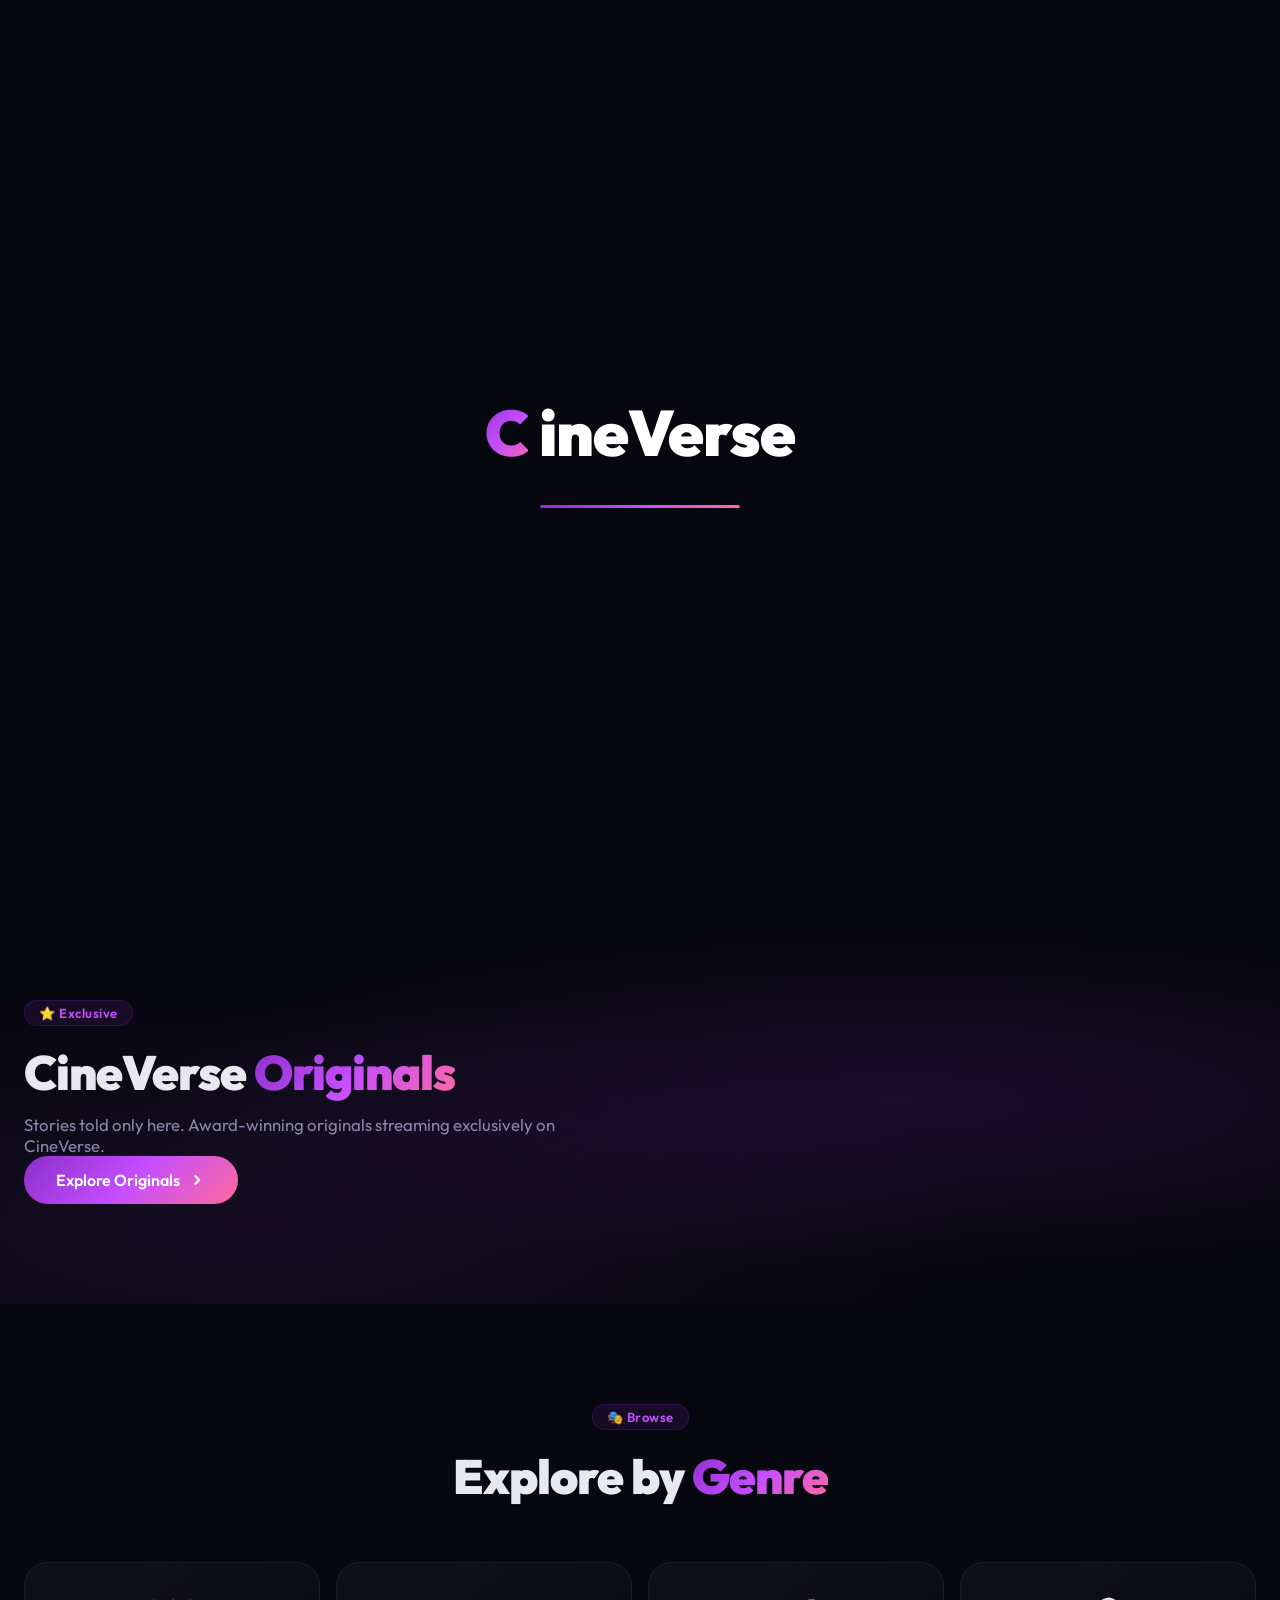
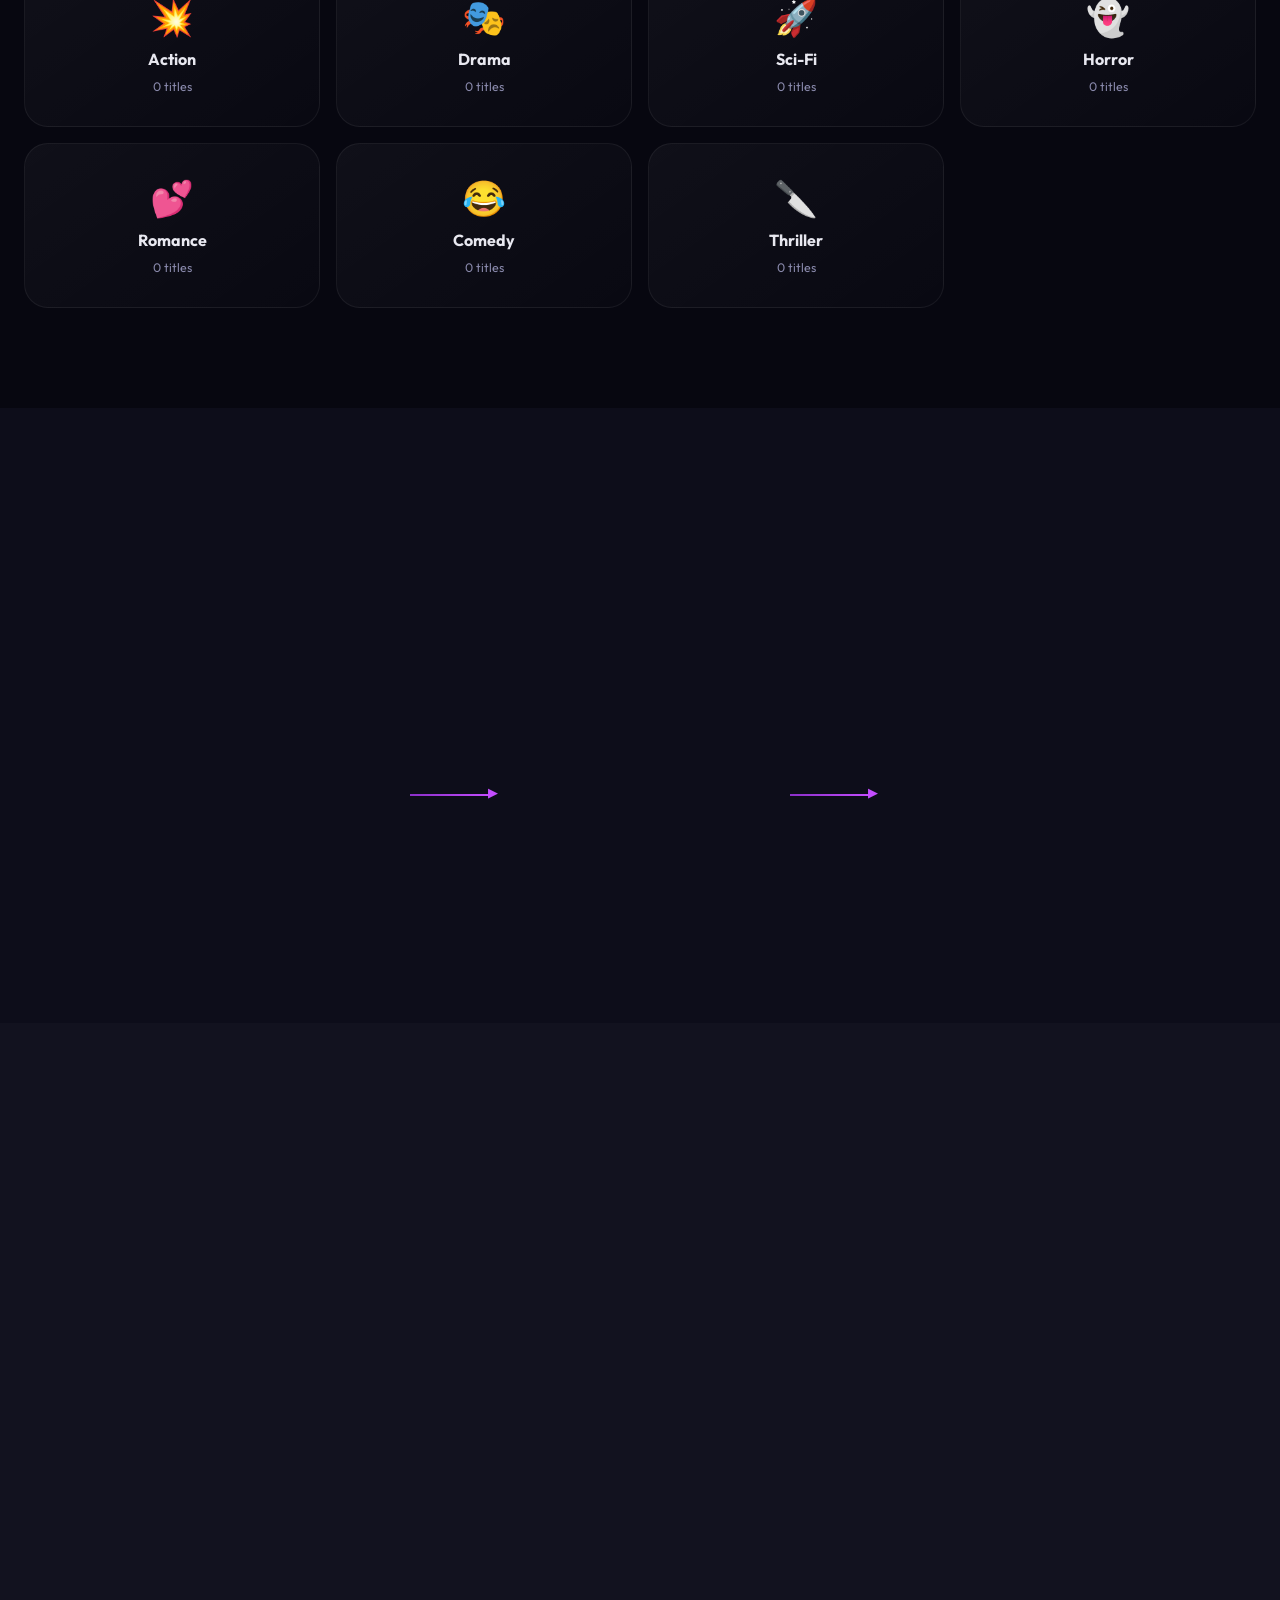
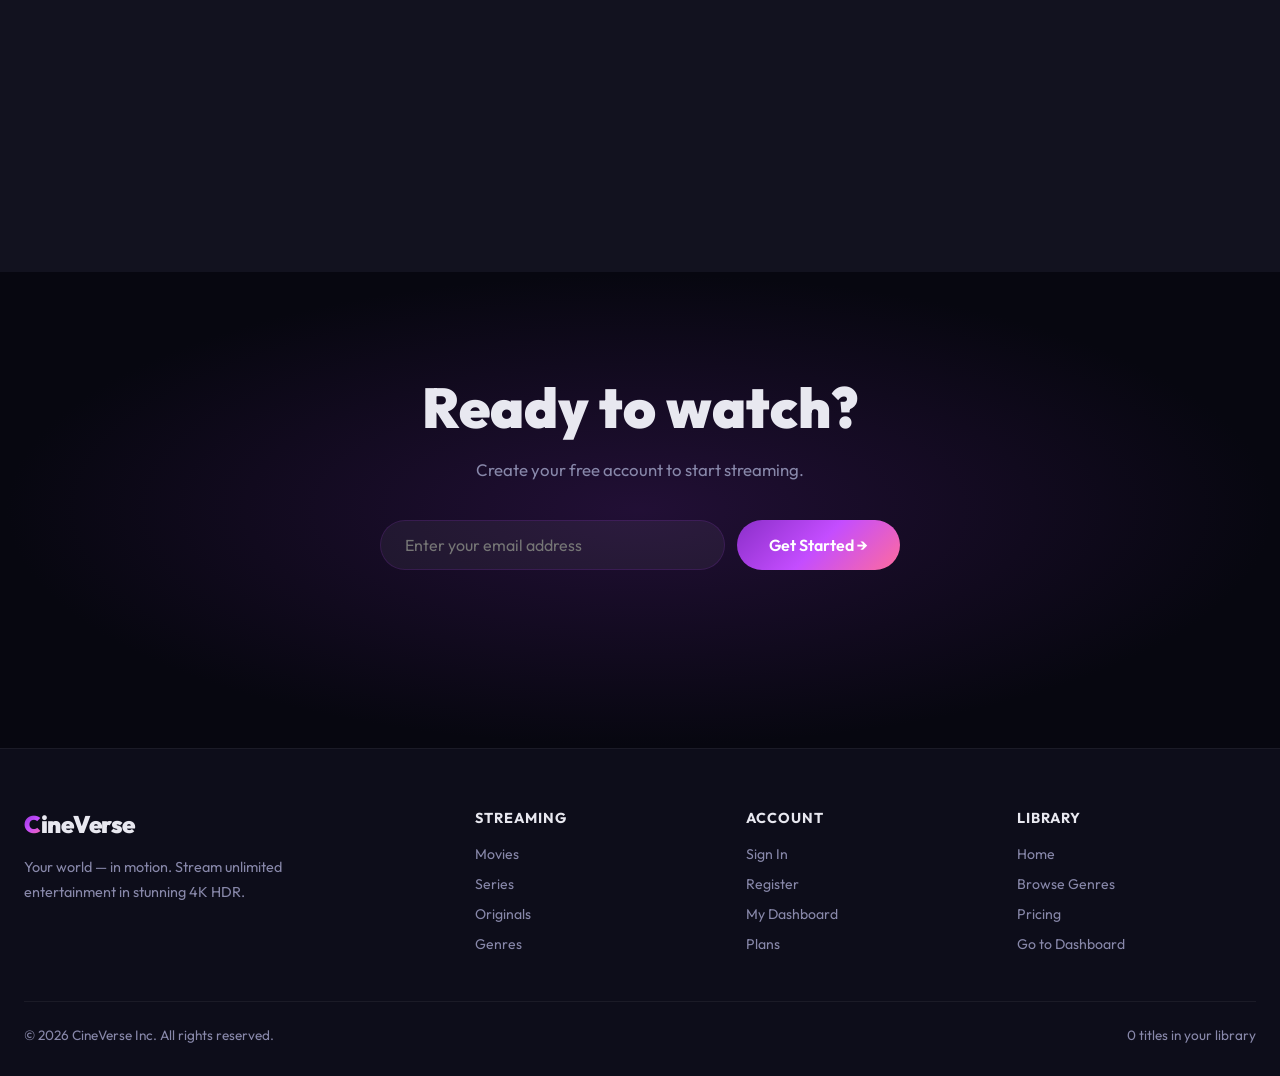
==== index.html @ c6f57202 "Add all project files" ====
<!DOCTYPE html>
<html lang="en">
<head>
  <meta charset="UTF-8" />
  <meta name="viewport" content="width=device-width, initial-scale=1.0" />
  <meta name="description" content="CineVerse – Stream thousands of movies, series, and exclusive originals in stunning 4K. Your ultimate cinematic experience." />
  <title>CineVerse – Stream Movies & Series</title>
  <link rel="preconnect" href="https://fonts.googleapis.com" />
  <link rel="preconnect" href="https://fonts.gstatic.com" crossorigin />
  <link href="https://fonts.googleapis.com/css2?family=Outfit:wght@300;400;500;600;700;900&family=Playfair+Display:ital,wght@0,700;1,400&display=swap" rel="stylesheet" />
  <link rel="stylesheet" href="css/style.css" />
</head>
<body>

  <!-- ===== LOADING SCREEN ===== -->
  <div id="loader" class="loader">
    <div class="loader-logo">
      <span class="loader-c">C</span>
      <span class="loader-text">ineVerse</span>
    </div>
    <div class="loader-bar"><div class="loader-progress"></div></div>
  </div>

  <!-- ===== NAVBAR ===== -->
  <nav id="navbar" class="navbar">
    <div class="nav-container">
      <a href="#" class="nav-logo" id="nav-logo-link">
        <span class="logo-c">C</span>ineVerse
      </a>
      <ul class="nav-links" id="nav-links">
        <li><a href="#home" class="nav-link active">Home</a></li>
        <li><a href="pages/movies.html" class="nav-link">Movies</a></li>
        <li><a href="pages/series.html" class="nav-link">Series</a></li>
        <li><a href="pages/originals.html" class="nav-link">Originals</a></li>
        <li><a href="pages/genres.html" class="nav-link">Genres</a></li>
        <li><a href="pages/pricing.html" class="nav-link">Pricing</a></li>
      </ul>
      <div class="nav-actions">
        <button class="btn-search" id="search-toggle" aria-label="Search">
          <svg xmlns="http://www.w3.org/2000/svg" width="20" height="20" viewBox="0 0 24 24" fill="none" stroke="currentColor" stroke-width="2"><circle cx="11" cy="11" r="8"/><path d="m21 21-4.35-4.35"/></svg>
        </button>
        <a href="pages/login.html" class="btn-nav btn-sign-in" id="sign-in-btn">Sign In</a>
        <a href="pages/register.html" class="btn-nav btn-start" id="start-btn">Get Started</a>
        <button class="hamburger" id="hamburger" aria-label="Menu">
          <span></span><span></span><span></span>
        </button>
      </div>
    </div>
    <!-- Search Overlay -->
    <div class="search-overlay" id="search-overlay">
      <input type="text" id="search-input" class="search-input" placeholder="Search your uploaded titles…" autocomplete="off" />
      <button class="search-close" id="search-close" aria-label="Close">✕</button>
      <div id="search-results" class="search-results"></div>
    </div>
  </nav>

  <!-- ===== PROMOTED SPOTLIGHT (auto-hides when nothing promoted) ===== -->
  <div id="promoted-spotlight"></div>

  <!-- ===== HERO SECTION ===== -->
  <section id="home" class="hero">
    <div class="hero-bg">
      <img src="assets/hero_banner.png" alt="CineVerse Hero" class="hero-img" />
      <div class="hero-overlay"></div>
      <div class="hero-particles" id="particles"></div>
    </div>
    <div class="hero-content">
      <div class="hero-badge">
        <span class="badge-dot"></span> Now Streaming
      </div>
      <h1 class="hero-title">
        <span class="title-line">Unlimited</span>
        <span class="title-line gradient-text">Cinematic</span>
        <span class="title-line">Experience</span>
      </h1>
      <p class="hero-desc" id="hero-desc">
        Your personal streaming library — movies, series, and originals, all in one place. Upload from the admin panel and watch anywhere.
      </p>
      <div class="hero-cta">
        <a href="pages/register.html" class="btn-primary" id="hero-cta-btn">
          <span>Start Watching Free</span>
          <svg xmlns="http://www.w3.org/2000/svg" width="18" height="18" viewBox="0 0 24 24" fill="none" stroke="currentColor" stroke-width="2.5"><path d="m9 18 6-6-6-6"/></svg>
        </a>
        <button class="btn-trailer" id="trailer-btn">
          <div class="play-icon">
            <svg xmlns="http://www.w3.org/2000/svg" viewBox="0 0 24 24" fill="currentColor" width="16" height="16"><path d="M8 5v14l11-7z"/></svg>
          </div>
          Watch Trailer
        </button>
      </div>
      <div class="hero-stats">
        <div class="stat-item">
          <span class="stat-num" id="stat-movies" data-source="Movies">0</span>
          <span class="stat-label">Movies</span>
        </div>
        <div class="stat-divider"></div>
        <div class="stat-item">
          <span class="stat-num" id="stat-series" data-source="Series">0</span>
          <span class="stat-label">Series</span>
        </div>
        <div class="stat-divider"></div>
        <div class="stat-item">
          <span class="stat-num" id="stat-originals" data-source="Originals">0</span>
          <span class="stat-label">Originals</span>
        </div>
      </div>
    </div>
    <div class="hero-scroll-indicator">
      <div class="scroll-dot"></div>
      <span>Scroll to Explore</span>
    </div>
  </section>

  <!-- ===== ORIGINALS BANNER ===== -->
  <section id="originals" class="originals-section section">
    <div class="originals-bg"></div>
    <div class="container originals-content">
      <div class="originals-text">
        <div class="section-tag">⭐ Exclusive</div>
        <h2 class="section-title">CineVerse <span class="gradient-text">Originals</span></h2>
        <p class="section-sub">Stories told only here. Award-winning originals streaming exclusively on CineVerse.</p>
        <a href="pages/originals.html" class="btn-primary" id="explore-originals-btn">
          <span>Explore Originals</span>
          <svg xmlns="http://www.w3.org/2000/svg" width="18" height="18" viewBox="0 0 24 24" fill="none" stroke="currentColor" stroke-width="2.5"><path d="m9 18 6-6-6-6"/></svg>
        </a>
      </div>
      <div class="originals-cards" id="originals-cards"></div>
    </div>
  </section>

  <!-- ===== GENRES ===== -->
  <section id="genres" class="section genres-section">
    <div class="container">
      <div class="section-header">
        <div class="section-tag">🎭 Browse</div>
        <h2 class="section-title">Explore by <span class="gradient-text">Genre</span></h2>
      </div>
      <div class="genres-grid" id="genres-grid">
        <a href="pages/genres.html?genre=Action" class="genre-card genre-action" data-genre="Action">
          <div class="genre-icon">💥</div>
          <h3>Action</h3>
          <span class="genre-count">0 titles</span>
        </a>
        <a href="pages/genres.html?genre=Drama" class="genre-card genre-drama" data-genre="Drama">
          <div class="genre-icon">🎭</div>
          <h3>Drama</h3>
          <span class="genre-count">0 titles</span>
        </a>
        <a href="pages/genres.html?genre=Sci-Fi" class="genre-card genre-scifi" data-genre="Sci-Fi">
          <div class="genre-icon">🚀</div>
          <h3>Sci-Fi</h3>
          <span class="genre-count">0 titles</span>
        </a>
        <a href="pages/genres.html?genre=Horror" class="genre-card genre-horror" data-genre="Horror">
          <div class="genre-icon">👻</div>
          <h3>Horror</h3>
          <span class="genre-count">0 titles</span>
        </a>
        <a href="pages/genres.html?genre=Romance" class="genre-card genre-romance" data-genre="Romance">
          <div class="genre-icon">💕</div>
          <h3>Romance</h3>
          <span class="genre-count">0 titles</span>
        </a>
        <a href="pages/genres.html?genre=Comedy" class="genre-card genre-comedy" data-genre="Comedy">
          <div class="genre-icon">😂</div>
          <h3>Comedy</h3>
          <span class="genre-count">0 titles</span>
        </a>
        <a href="pages/genres.html?genre=Thriller" class="genre-card genre-thriller" data-genre="Thriller">
          <div class="genre-icon">🔪</div>
          <h3>Thriller</h3>
          <span class="genre-count">0 titles</span>
        </a>
        <a href="pages/genres.html?genre=Animation" class="genre-card genre-animation" data-genre="Animation">
          <div class="genre-icon">✨</div>
          <h3>Animation</h3>
          <span class="genre-count">0 titles</span>
        </a>
      </div>
    </div>
  </section>

  <!-- ===== HOW IT WORKS ===== -->
  <section class="section how-section">
    <div class="container">
      <div class="section-header">
        <div class="section-tag">🔰 How It Works</div>
        <h2 class="section-title">Start in <span class="gradient-text">3 Steps</span></h2>
      </div>
      <div class="steps-grid">
        <div class="step-card" data-step="1">
          <div class="step-num">01</div>
          <div class="step-icon">📝</div>
          <h3>Create Account</h3>
          <p>Register a free account — no credit card needed.</p>
        </div>
        <div class="step-connector"></div>
        <div class="step-card" data-step="2">
          <div class="step-num">02</div>
          <div class="step-icon">⬆️</div>
          <h3>Upload Your Titles</h3>
          <p>Add movies, series and originals from the admin panel. Files, YouTube, Drive or direct links.</p>
        </div>
        <div class="step-connector"></div>
        <div class="step-card" data-step="3">
          <div class="step-num">03</div>
          <div class="step-icon">▶️</div>
          <h3>Watch Anywhere</h3>
          <p>Stream your library from any browser — desktop, tablet, or phone.</p>
        </div>
      </div>
    </div>
  </section>

  <!-- ===== PRICING ===== -->
  <section id="pricing" class="section pricing-section">
    <div class="container">
      <div class="section-header">
        <div class="section-tag">💎 Plans</div>
        <h2 class="section-title">Choose Your <span class="gradient-text">Plan</span></h2>
        <p class="section-sub">Flexible pricing. Cancel anytime.</p>
      </div>
      <div class="pricing-grid">
        <div class="price-card" id="plan-basic">
          <div class="price-header">
            <h3>Basic</h3>
            <div class="price-amount">
              <span class="currency">$</span>
              <span class="amount">7</span>
              <span class="period">/mo</span>
            </div>
          </div>
          <ul class="price-features">
            <li>✓ HD Streaming</li>
            <li>✓ 1 Screen at a time</li>
            <li>✓ Full Library Access</li>
            <li>✓ Mobile & Tablet</li>
            <li class="disabled">✗ 4K Ultra HD</li>
            <li class="disabled">✗ Offline Downloads</li>
          </ul>
          <a href="pages/register.html?plan=basic" class="btn-outline plan-btn" id="choose-basic">Choose Basic</a>
        </div>

        <div class="price-card price-popular" id="plan-premium">
          <div class="popular-badge">Most Popular</div>
          <div class="price-header">
            <h3>Premium</h3>
            <div class="price-amount">
              <span class="currency">$</span>
              <span class="amount">14</span>
              <span class="period">/mo</span>
            </div>
          </div>
          <ul class="price-features">
            <li>✓ 4K Ultra HD</li>
            <li>✓ 4 Screens at once</li>
            <li>✓ Full Library Access</li>
            <li>✓ All Devices</li>
            <li>✓ Offline Downloads</li>
            <li>✓ Originals Access</li>
          </ul>
          <a href="pages/register.html?plan=premium" class="btn-primary plan-btn" id="choose-premium">Start Premium</a>
        </div>

        <div class="price-card" id="plan-family">
          <div class="price-header">
            <h3>Family</h3>
            <div class="price-amount">
              <span class="currency">$</span>
              <span class="amount">21</span>
              <span class="period">/mo</span>
            </div>
          </div>
          <ul class="price-features">
            <li>✓ Everything in Premium</li>
            <li>✓ 6 Screens at once</li>
            <li>✓ 6 User Profiles</li>
            <li>✓ Kids Mode</li>
            <li>✓ Parental Controls</li>
            <li>✓ Priority Support</li>
          </ul>
          <a href="pages/register.html?plan=family" class="btn-outline plan-btn" id="choose-family">Choose Family</a>
        </div>
      </div>
    </div>
  </section>

  <!-- ===== LATEST UPLOADS ===== -->
  <section class="section latest-section" id="latest-section" style="display:none;">
    <div class="container">
      <div class="section-header">
        <div class="section-tag">🆕 Latest</div>
        <h2 class="section-title">Recently <span class="gradient-text">Added</span></h2>
        <p class="section-sub">Freshly uploaded to your library.</p>
      </div>
      <div class="all-grid" id="latest-grid" style="display:grid;grid-template-columns:repeat(auto-fill,minmax(200px,1fr));gap:20px;"></div>
    </div>
  </section>

  <!-- ===== CTA BANNER ===== -->
  <section class="cta-section">
    <div class="cta-bg"></div>
    <div class="container cta-content">
      <h2 class="cta-title">Ready to watch?</h2>
      <p>Create your free account to start streaming.</p>
      <form class="cta-form" id="cta-form" novalidate>
        <input type="email" id="cta-email" class="cta-input" placeholder="Enter your email address" required />
        <button type="submit" class="btn-primary" id="cta-get-started">Get Started →</button>
      </form>
      <p class="cta-disclaimer" id="cta-msg" style="min-height:18px;"></p>
    </div>
  </section>

  <!-- ===== FOOTER ===== -->
  <footer class="footer">
    <div class="container">
      <div class="footer-top">
        <div class="footer-brand">
          <a href="#" class="nav-logo footer-logo"><span class="logo-c">C</span>ineVerse</a>
          <p>Your world — in motion. Stream unlimited entertainment in stunning 4K HDR.</p>
        </div>
        <div class="footer-links-grid">
          <div class="footer-col">
            <h4>Streaming</h4>
            <ul>
              <li><a href="pages/movies.html">Movies</a></li>
              <li><a href="pages/series.html">Series</a></li>
              <li><a href="pages/originals.html">Originals</a></li>
              <li><a href="pages/genres.html">Genres</a></li>
            </ul>
          </div>
          <div class="footer-col">
            <h4>Account</h4>
            <ul>
              <li><a href="pages/login.html">Sign In</a></li>
              <li><a href="pages/register.html">Register</a></li>
              <li><a href="pages/dashboard.html">My Dashboard</a></li>
              <li><a href="pages/pricing.html">Plans</a></li>
            </ul>
          </div>
          <div class="footer-col">
            <h4>Library</h4>
            <ul>
              <li><a href="#home">Home</a></li>
              <li><a href="#genres">Browse Genres</a></li>
              <li><a href="#pricing">Pricing</a></li>
              <li><a href="pages/dashboard.html">Go to Dashboard</a></li>
            </ul>
          </div>
        </div>
      </div>
      <div class="footer-bottom">
        <p>© 2026 CineVerse Inc. All rights reserved.</p>
        <p id="footer-count" style="color:var(--clr-text-muted);font-size:0.85rem;">0 titles in your library</p>
      </div>
    </div>
  </footer>

  <!-- ===== VIDEO MODAL ===== -->
  <div class="modal-overlay" id="modal-trailer">
    <div class="modal-box">
      <button class="modal-close" id="modal-close" aria-label="Close">✕</button>
      <div class="modal-video-wrap" id="trailer-wrap">
        <div class="mock-player" id="trailer-empty">
          <div class="mock-play">▶</div>
          <p>No videos uploaded yet.<br/><a href="pages/admin.html" style="color:var(--clr-primary-2);">Open admin panel</a> to add one.</p>
        </div>
      </div>
      <div id="trailer-meta" style="padding:16px 20px;display:none;">
        <strong id="trailer-title" style="color:var(--clr-text);font-size:1.1rem;"></strong>
        <div id="trailer-sub" style="color:var(--clr-text-muted);font-size:0.88rem;margin-top:4px;"></div>
      </div>
    </div>
  </div>

  <script src="js/store.js"></script>
  <script src="js/promoted-spotlight.js"></script>
  <script src="js/app.js"></script>
  <script src="js/mini-player.js"></script>
</body>
</html>
---- css/style.css ----
/* ============================================
   CINEVERSE – MASTER STYLESHEET
   Premium Movie Streaming Platform
   ============================================ */

/* ===== FONTS & ROOT TOKENS ===== */
@import url('https://fonts.googleapis.com/css2?family=Outfit:wght@300;400;500;600;700;900&family=Playfair+Display:ital,wght@0,700;1,400&display=swap');

:root {
  /* Brand Colors */
  --clr-bg: #070710;
  --clr-bg-2: #0d0d1a;
  --clr-bg-3: #12121f;
  --clr-card: #141425;
  --clr-card-2: #1c1c35;

  /* Accent Gradient */
  --clr-primary: #8b2fc9;
  --clr-primary-2: #c44dff;
  --clr-gold: #f5c518;
  --clr-gold-2: #ffd700;
  --clr-red: #e0192a;

  /* Text */
  --clr-text: #e8e8f0;
  --clr-text-muted: #8888aa;
  --clr-text-dim: #555580;

  /* Borders */
  --clr-border: rgba(139, 47, 201, 0.2);
  --clr-border-2: rgba(255, 255, 255, 0.06);

  /* Gradients */
  --grad-primary: linear-gradient(135deg, #8b2fc9 0%, #c44dff 50%, #ff6b9d 100%);
  --grad-gold: linear-gradient(135deg, #f5c518, #ffd700);
  --grad-dark: linear-gradient(180deg, transparent 0%, #070710 100%);
  --grad-card: linear-gradient(145deg, rgba(255,255,255,0.04), rgba(255,255,255,0.01));

  /* Spacing */
  --container-max: 1280px;
  --section-pad: 100px;

  /* Radius */
  --radius-sm: 8px;
  --radius-md: 16px;
  --radius-lg: 24px;
  --radius-xl: 32px;

  /* Transitions */
  --ease: cubic-bezier(0.4, 0, 0.2, 1);
  --ease-bounce: cubic-bezier(0.34, 1.56, 0.64, 1);

  /* Shadows */
  --shadow-glow: 0 0 40px rgba(139, 47, 201, 0.3);
  --shadow-card: 0 20px 60px rgba(0,0,0,0.5);
}

/* ===== RESET ===== */
*, *::before, *::after { box-sizing: border-box; margin: 0; padding: 0; }
html { scroll-behavior: smooth; font-size: 16px; }
body {
  font-family: 'Outfit', sans-serif;
  background: var(--clr-bg);
  color: var(--clr-text);
  overflow-x: hidden;
}
a { text-decoration: none; color: inherit; }
ul { list-style: none; }
img { max-width: 100%; }
button { border: none; background: none; font-family: inherit; cursor: pointer; }
select { font-family: inherit; }

/* ===== LOADER ===== */
.loader {
  position: fixed;
  inset: 0;
  background: var(--clr-bg);
  display: flex;
  flex-direction: column;
  align-items: center;
  justify-content: center;
  z-index: 99999;
  transition: opacity 0.6s ease, visibility 0.6s ease;
}
.loader.hidden { opacity: 0; visibility: hidden; pointer-events: none; }
.loader-logo {
  font-family: 'Outfit', sans-serif;
  font-size: clamp(2rem, 6vw, 4rem);
  font-weight: 900;
  letter-spacing: -1px;
  animation: logoPulse 1.4s ease-in-out infinite alternate;
}
.loader-c { background: var(--grad-primary); -webkit-background-clip: text; -webkit-text-fill-color: transparent; background-clip: text; }
.loader-text { color: #fff; }
.loader-bar {
  width: 200px;
  height: 3px;
  background: rgba(255,255,255,0.1);
  border-radius: 99px;
  margin-top: 2rem;
  overflow: hidden;
}
.loader-progress {
  width: 0%;
  height: 100%;
  background: var(--grad-primary);
  border-radius: 99px;
  animation: loadBar 2s var(--ease) forwards;
}
@keyframes loadBar { to { width: 100%; } }
@keyframes logoPulse {
  from { filter: brightness(0.8) drop-shadow(0 0 10px rgba(139,47,201,0.3)); }
  to   { filter: brightness(1.2) drop-shadow(0 0 30px rgba(196,77,255,0.8)); }
}

/* ===== CONTAINER ===== */
.container { max-width: var(--container-max); margin: 0 auto; padding: 0 24px; }

/* ===== UTILITY CLASSES ===== */
.gradient-text {
  background: var(--grad-primary);
  -webkit-background-clip: text;
  -webkit-text-fill-color: transparent;
  background-clip: text;
}

/* ===== BUTTONS ===== */
.btn-primary {
  display: inline-flex;
  align-items: center;
  gap: 8px;
  padding: 14px 32px;
  background: var(--grad-primary);
  color: #fff;
  font-weight: 600;
  font-size: 1rem;
  border-radius: var(--radius-xl);
  transition: transform 0.3s var(--ease-bounce), box-shadow 0.3s;
  position: relative;
  overflow: hidden;
  cursor: pointer;
}
.btn-primary::before {
  content: '';
  position: absolute;
  inset: 0;
  background: linear-gradient(135deg, rgba(255,255,255,0.2), transparent);
  opacity: 0;
  transition: opacity 0.3s;
}
.btn-primary:hover { transform: translateY(-2px) scale(1.03); box-shadow: 0 12px 40px rgba(139,47,201,0.5); }
.btn-primary:hover::before { opacity: 1; }

.btn-outline {
  display: inline-flex;
  align-items: center;
  gap: 8px;
  padding: 14px 32px;
  background: transparent;
  color: var(--clr-text);
  font-weight: 600;
  font-size: 1rem;
  border-radius: var(--radius-xl);
  border: 1.5px solid var(--clr-border);
  transition: all 0.3s var(--ease-bounce);
  cursor: pointer;
}
.btn-outline:hover { border-color: var(--clr-primary-2); color: var(--clr-primary-2); transform: translateY(-2px); box-shadow: 0 8px 30px rgba(139,47,201,0.2); }

/* ===== NAVBAR ===== */
.navbar {
  position: fixed;
  top: 0;
  left: 0;
  right: 0;
  z-index: 1000;
  padding: 20px 0;
  transition: background 0.3s, padding 0.3s;
  will-change: transform;
}
.navbar.scrolled {
  background: rgba(7, 7, 16, 0.96);
  backdrop-filter: blur(10px);
  padding: 12px 0;
  border-bottom: 1px solid var(--clr-border-2);
}
.nav-container {
  max-width: var(--container-max);
  margin: 0 auto;
  padding: 0 24px;
  display: flex;
  align-items: center;
  gap: 40px;
}
.nav-logo {
  font-size: 1.6rem;
  font-weight: 900;
  letter-spacing: -0.5px;
  white-space: nowrap;
  flex-shrink: 0;
}
.logo-c { background: var(--grad-primary); -webkit-background-clip: text; -webkit-text-fill-color: transparent; background-clip: text; }
.nav-links { display: flex; gap: 32px; flex: 1; justify-content: center; }
.nav-link {
  font-weight: 500;
  font-size: 0.95rem;
  color: var(--clr-text-muted);
  transition: color 0.3s;
  position: relative;
  cursor: pointer;
}
.nav-link::after {
  content: '';
  position: absolute;
  bottom: -4px;
  left: 0;
  width: 0; height: 2px;
  background: var(--grad-primary);
  border-radius: 99px;
  transition: width 0.3s var(--ease);
}
.nav-link:hover, .nav-link.active { color: #fff; }
.nav-link:hover::after, .nav-link.active::after { width: 100%; }
.nav-actions { display: flex; align-items: center; gap: 12px; margin-left: auto; flex-shrink: 0; }
.btn-search {
  display: flex;
  align-items: center;
  justify-content: center;
  width: 40px; height: 40px;
  border-radius: 50%;
  color: var(--clr-text-muted);
  transition: color 0.3s, background 0.3s;
}
.btn-search:hover { color: #fff; background: var(--clr-border); }
.btn-nav {
  padding: 9px 22px;
  font-weight: 600;
  font-size: 0.9rem;
  border-radius: var(--radius-xl);
  transition: all 0.3s;
}
.btn-sign-in { color: var(--clr-text-muted); }
.btn-sign-in:hover { color: #fff; }
.btn-start {
  background: var(--grad-primary);
  color: #fff;
}
.btn-start:hover { opacity: 0.9; transform: translateY(-1px); }
.hamburger {
  display: none;
  flex-direction: column;
  gap: 5px;
  padding: 8px;
  cursor: pointer;
}
.hamburger span { display: block; width: 24px; height: 2px; background: var(--clr-text); border-radius: 99px; transition: all 0.3s; }

/* Search Overlay */
.search-overlay {
  position: absolute;
  top: 100%;
  left: 0; right: 0;
  background: rgba(7,7,16,0.98);
  backdrop-filter: blur(20px);
  padding: 20px 24px;
  display: grid;
  grid-template-columns: 1fr auto;
  align-items: center;
  gap: 16px;
  border-bottom: 1px solid var(--clr-border-2);
  transform: translateY(-20px);
  opacity: 0;
  pointer-events: none;
  transition: all 0.3s var(--ease);
  max-height: 80vh;
  overflow: hidden;
}
.search-overlay.active { transform: translateY(0); opacity: 1; pointer-events: all; }
.search-input {
  background: var(--clr-card);
  border: 1px solid var(--clr-border);
  border-radius: var(--radius-xl);
  padding: 12px 24px;
  color: var(--clr-text);
  font-family: inherit;
  font-size: 1rem;
  outline: none;
  transition: border-color 0.3s;
}
.search-input:focus { border-color: var(--clr-primary); }
.search-close { color: var(--clr-text-muted); font-size: 1.2rem; cursor: pointer; padding: 8px; transition: color 0.3s; background: transparent; border: none; }
.search-close:hover { color: #fff; }
.search-results {
  grid-column: 1 / -1;
  max-height: 50vh;
  overflow-y: auto;
  display: flex;
  flex-direction: column;
  gap: 8px;
  margin-top: 4px;
}
.search-results:empty { display: none; }
.search-result {
  display: flex;
  align-items: center;
  gap: 12px;
  padding: 10px 14px;
  border-radius: var(--radius-md);
  background: var(--clr-card);
  border: 1px solid var(--clr-border-2);
  color: var(--clr-text);
  text-decoration: none;
  transition: border-color 0.2s, transform 0.2s;
}
.search-result:hover { border-color: var(--clr-primary); transform: translateX(2px); }
.search-result .sr-thumb {
  width: 44px; height: 44px; flex: 0 0 44px;
  border-radius: 8px;
  background-size: cover; background-position: center;
}
.search-result .sr-body { flex: 1; min-width: 0; }
.search-result .sr-title { font-weight: 600; font-size: 0.95rem; white-space: nowrap; overflow: hidden; text-overflow: ellipsis; }
.search-result .sr-meta { color: var(--clr-text-muted); font-size: 0.8rem; }
.search-empty {
  grid-column: 1 / -1;
  color: var(--clr-text-muted);
  text-align: center;
  padding: 20px;
  font-size: 0.9rem;
}

/* ===== HERO ===== */
.hero {
  position: relative;
  min-height: 100vh;
  display: flex;
  align-items: center;
  overflow: hidden;
}
.hero-bg {
  position: absolute;
  inset: 0;
}
.hero-img {
  width: 100%; height: 100%;
  object-fit: cover;
  transform: scale(1.05);
  animation: heroZoom 20s ease-in-out infinite alternate;
}
@keyframes heroZoom {
  from { transform: scale(1.05); }
  to   { transform: scale(1.12); }
}
.hero-overlay {
  position: absolute;
  inset: 0;
  background: linear-gradient(
    105deg,
    rgba(7,7,16,0.95) 0%,
    rgba(7,7,16,0.75) 50%,
    rgba(7,7,16,0.3) 100%
  ),
  linear-gradient(180deg, rgba(7,7,16,0.2) 0%, rgba(7,7,16,0.9) 100%);
}
.hero-particles {
  position: absolute;
  inset: 0;
  overflow: hidden;
}
.particle {
  position: absolute;
  border-radius: 50%;
  animation: particleFloat linear infinite;
  pointer-events: none;
}
@keyframes particleFloat {
  0%   { transform: translateY(100vh) rotate(0deg); opacity: 0; }
  10%  { opacity: 1; }
  90%  { opacity: 1; }
  100% { transform: translateY(-100px) rotate(360deg); opacity: 0; }
}

.hero-content {
  position: relative;
  z-index: 2;
  max-width: var(--container-max);
  margin: 0 auto;
  padding: 120px 24px 80px;
  max-width: 700px;
  margin-left: max(24px, calc((100% - 1280px)/2 + 24px));
}
.hero-badge {
  display: inline-flex;
  align-items: center;
  gap: 8px;
  padding: 6px 16px;
  background: rgba(139,47,201,0.15);
  border: 1px solid rgba(139,47,201,0.3);
  border-radius: 99px;
  font-size: 0.85rem;
  font-weight: 500;
  color: var(--clr-primary-2);
  margin-bottom: 24px;
  opacity: 0;
  animation: fadeSlideUp 0.8s 0.3s var(--ease) forwards;
}
.badge-dot {
  width: 8px; height: 8px;
  background: var(--clr-primary-2);
  border-radius: 50%;
  animation: dotPulse 1.5s ease-in-out infinite;
}
@keyframes dotPulse {
  0%, 100% { box-shadow: 0 0 0 0 rgba(196,77,255,0.7); }
  50%       { box-shadow: 0 0 0 6px rgba(196,77,255,0); }
}
.hero-title {
  font-size: clamp(2.8rem, 7vw, 5.5rem);
  font-weight: 900;
  line-height: 1.05;
  letter-spacing: -2px;
  margin-bottom: 24px;
}
.title-line {
  display: block;
  opacity: 0;
  animation: fadeSlideUp 0.8s var(--ease) forwards;
}
.title-line:nth-child(1) { animation-delay: 0.5s; }
.title-line:nth-child(2) { animation-delay: 0.7s; }
.title-line:nth-child(3) { animation-delay: 0.9s; }

.hero-desc {
  font-size: 1.1rem;
  color: var(--clr-text-muted);
  line-height: 1.7;
  max-width: 560px;
  margin-bottom: 40px;
  opacity: 0;
  animation: fadeSlideUp 0.8s 1.1s var(--ease) forwards;
}
.hero-cta {
  display: flex;
  gap: 16px;
  flex-wrap: wrap;
  margin-bottom: 56px;
  opacity: 0;
  animation: fadeSlideUp 0.8s 1.3s var(--ease) forwards;
}
.btn-trailer {
  display: inline-flex;
  align-items: center;
  gap: 12px;
  padding: 14px 28px;
  background: rgba(255,255,255,0.06);
  border: 1px solid rgba(255,255,255,0.12);
  color: var(--clr-text);
  font-weight: 600;
  font-size: 1rem;
  border-radius: var(--radius-xl);
  transition: all 0.3s var(--ease-bounce);
  cursor: pointer;
  backdrop-filter: blur(8px);
}
.btn-trailer:hover { background: rgba(255,255,255,0.1); transform: translateY(-2px); }
.play-icon {
  width: 36px; height: 36px;
  background: var(--grad-primary);
  border-radius: 50%;
  display: flex;
  align-items: center;
  justify-content: center;
  flex-shrink: 0;
  animation: playPulse 2s ease-in-out infinite;
}
@keyframes playPulse {
  0%, 100% { box-shadow: 0 0 0 0 rgba(139,47,201,0.6); }
  50%       { box-shadow: 0 0 0 12px rgba(139,47,201,0); }
}

/* Hero Stats */
.hero-stats {
  display: flex;
  align-items: center;
  gap: 32px;
  opacity: 0;
  animation: fadeSlideUp 0.8s 1.5s var(--ease) forwards;
}
.stat-item { text-align: center; }
.stat-num {
  font-size: 1.8rem;
  font-weight: 900;
  background: var(--grad-primary);
  -webkit-background-clip: text;
  -webkit-text-fill-color: transparent;
  background-clip: text;
}
.stat-suffix { font-size: 1.3rem; font-weight: 700; color: var(--clr-primary-2); }
.stat-label { display: block; font-size: 0.8rem; color: var(--clr-text-muted); text-transform: uppercase; letter-spacing: 1px; margin-top: 2px; }
.stat-divider { width: 1px; height: 40px; background: var(--clr-border); }

/* Hero Scroll Indicator */
.hero-scroll-indicator {
  position: absolute;
  bottom: 32px;
  left: 50%;
  transform: translateX(-50%);
  display: flex;
  flex-direction: column;
  align-items: center;
  gap: 8px;
  color: var(--clr-text-muted);
  font-size: 0.75rem;
  letter-spacing: 1px;
  text-transform: uppercase;
  animation: fadeSlideUp 0.8s 2s var(--ease) forwards;
  opacity: 0;
}
.scroll-dot {
  width: 24px; height: 40px;
  border: 2px solid rgba(255,255,255,0.2);
  border-radius: 12px;
  position: relative;
}
.scroll-dot::after {
  content: '';
  position: absolute;
  top: 6px;
  left: 50%;
  transform: translateX(-50%);
  width: 4px; height: 8px;
  background: var(--clr-primary-2);
  border-radius: 99px;
  animation: scrollBounce 2s ease-in-out infinite;
}
@keyframes scrollBounce {
  0%, 100% { top: 6px; opacity: 1; }
  80%       { top: 20px; opacity: 0.2; }
}

@keyframes fadeSlideUp {
  from { opacity: 0; transform: translateY(30px); }
  to   { opacity: 1; transform: translateY(0); }
}

/* ===== SECTIONS ===== */
.section { padding: var(--section-pad) 0; }
.section-header {
  text-align: center;
  margin-bottom: 56px;
}
.section-tag {
  display: inline-block;
  padding: 4px 14px;
  background: rgba(139,47,201,0.12);
  border: 1px solid var(--clr-border);
  border-radius: 99px;
  font-size: 0.82rem;
  font-weight: 600;
  color: var(--clr-primary-2);
  letter-spacing: 0.5px;
  margin-bottom: 16px;
}
.section-title {
  font-size: clamp(1.8rem, 4vw, 3rem);
  font-weight: 900;
  letter-spacing: -1px;
  margin-bottom: 12px;
}
.section-sub { color: var(--clr-text-muted); font-size: 1.05rem; }
.section-cta { text-align: center; margin-top: 48px; }

/* ===== MOVIE CARDS ===== */
.movies-grid {
  display: grid;
  grid-template-columns: repeat(auto-fill, minmax(200px, 1fr));
  gap: 20px;
}

/* ===== MOVIE CARD ===== */
.movie-card {
  background: var(--clr-card);
  border-radius: var(--radius-md);
  overflow: hidden;
  border: 1px solid var(--clr-border-2);
  transition: transform 0.4s var(--ease-bounce), box-shadow 0.4s;
  position: relative;
  cursor: pointer;
}
.movie-card:hover {
  transform: translateY(-8px) scale(1.02);
  box-shadow: var(--shadow-card), 0 0 40px rgba(139,47,201,0.15);
  border-color: var(--clr-border);
}
.card-thumb {
  position: relative;
  aspect-ratio: 2/3;
  overflow: hidden;
}
.card-thumb img {
  width: 100%; height: 100%;
  object-fit: cover;
  transition: transform 0.6s var(--ease);
}
.movie-card:hover .card-thumb img { transform: scale(1.08); }
.card-overlay {
  position: absolute;
  inset: 0;
  background: linear-gradient(
    to top,
    rgba(7,7,16,0.95) 0%,
    rgba(7,7,16,0.4) 40%,
    transparent 100%
  );
  opacity: 0;
  transition: opacity 0.4s;
  display: flex;
  align-items: flex-end;
  padding: 16px;
}
.movie-card:hover .card-overlay { opacity: 1; }
.card-play-btn {
  width: 44px; height: 44px;
  background: var(--grad-primary);
  border-radius: 50%;
  display: flex;
  align-items: center;
  justify-content: center;
  color: #fff;
  font-size: 1.1rem;
  margin-left: auto;
  transform: scale(0.5);
  transition: transform 0.3s var(--ease-bounce);
}
.movie-card:hover .card-play-btn { transform: scale(1); }
.card-badge {
  position: absolute;
  top: 10px;
  left: 10px;
  padding: 3px 10px;
  background: var(--clr-red);
  border-radius: 99px;
  font-size: 0.72rem;
  font-weight: 700;
  text-transform: uppercase;
  letter-spacing: 0.5px;
}
.card-info { padding: 14px; }
.card-title {
  font-weight: 700;
  font-size: 0.95rem;
  margin-bottom: 6px;
  white-space: nowrap;
  overflow: hidden;
  text-overflow: ellipsis;
}
.card-meta {
  display: flex;
  align-items: center;
  gap: 8px;
  font-size: 0.78rem;
  color: var(--clr-text-muted);
}
.card-rating { color: var(--clr-gold); font-weight: 700; }

/* ===== SLIDER ===== */
.slider-wrapper { position: relative; }
.slider-track {
  display: flex;
  gap: 20px;
  overflow: hidden;
  scroll-behavior: smooth;
}
.slider-track .movie-card { flex: 0 0 220px; }
.slider-btn {
  position: absolute;
  top: 50%;
  transform: translateY(-50%);
  z-index: 10;
  width: 48px; height: 48px;
  border-radius: 50%;
  background: rgba(7,7,16,0.9);
  border: 1px solid var(--clr-border);
  color: var(--clr-text);
  font-size: 1.5rem;
  display: flex;
  align-items: center;
  justify-content: center;
  cursor: pointer;
  transition: all 0.3s var(--ease-bounce);
  backdrop-filter: blur(10px);
}
.slider-btn:hover { background: var(--clr-primary); border-color: var(--clr-primary); transform: translateY(-50%) scale(1.1); }
.slider-btn.prev { left: -24px; }
.slider-btn.next { right: -24px; }

/* ===== ORIGINALS ===== */
.originals-section { position: relative; overflow: hidden; }
.originals-bg {
  position: absolute;
  inset: 0;
  background: radial-gradient(ellipse at 70% 50%, rgba(139,47,201,0.15) 0%, transparent 60%),
              radial-gradient(ellipse at 20% 80%, rgba(196,77,255,0.08) 0%, transparent 50%);
}
.originals-content {
  position: relative;
  display: grid;
  grid-template-columns: 1fr 1.2fr;
  gap: 60px;
  align-items: center;
}
.originals-cards {
  display: grid;
  grid-template-columns: 1fr 1fr;
  grid-template-rows: auto auto;
  gap: 16px;
}
.orig-card {
  background: var(--grad-card);
  border: 1px solid var(--clr-border-2);
  border-radius: var(--radius-lg);
  padding: 24px;
  position: relative;
  overflow: hidden;
  transition: transform 0.4s var(--ease-bounce), border-color 0.3s;
  cursor: pointer;
}
.orig-card:hover { transform: translateY(-4px); border-color: var(--clr-border); }
.orig-card-1 { grid-column: 1 / -1; background: linear-gradient(135deg, rgba(139,47,201,0.1), rgba(196,77,255,0.05)); }
.orig-card-glow {
  position: absolute;
  width: 120px; height: 120px;
  background: radial-gradient(circle, rgba(139,47,201,0.3) 0%, transparent 70%);
  top: -20px;
  right: -20px;
  pointer-events: none;
}
.orig-label {
  font-size: 0.7rem;
  font-weight: 700;
  letter-spacing: 2px;
  color: var(--clr-primary-2);
  text-transform: uppercase;
  background: rgba(139,47,201,0.15);
  padding: 3px 10px;
  border-radius: 99px;
  display: inline-block;
  margin-bottom: 12px;
}
.orig-card h3 { font-size: 1rem; font-weight: 700; margin-bottom: 4px; }
.orig-card p { font-size: 0.8rem; color: var(--clr-text-muted); }

/* ===== GENRES ===== */
.genres-grid {
  display: grid;
  grid-template-columns: repeat(4, 1fr);
  gap: 16px;
}
.genre-card {
  display: flex;
  flex-direction: column;
  align-items: center;
  justify-content: center;
  gap: 10px;
  padding: 32px 20px;
  border-radius: var(--radius-lg);
  border: 1px solid var(--clr-border-2);
  background: var(--grad-card);
  transition: all 0.4s var(--ease-bounce);
  text-align: center;
  cursor: pointer;
  position: relative;
  overflow: hidden;
}
.genre-card::before {
  content: '';
  position: absolute;
  inset: 0;
  opacity: 0;
  transition: opacity 0.4s;
}
.genre-action::before  { background: linear-gradient(135deg, rgba(224,25,42,0.15), transparent); }
.genre-drama::before   { background: linear-gradient(135deg, rgba(245,197,24,0.12), transparent); }
.genre-scifi::before   { background: linear-gradient(135deg, rgba(33,150,243,0.15), transparent); }
.genre-horror::before  { background: linear-gradient(135deg, rgba(90,0,0,0.3), transparent); }
.genre-romance::before { background: linear-gradient(135deg, rgba(233,30,99,0.15), transparent); }
.genre-comedy::before  { background: linear-gradient(135deg, rgba(255,152,0,0.12), transparent); }
.genre-thriller::before{ background: linear-gradient(135deg, rgba(63,81,181,0.15), transparent); }
.genre-animation::before{ background: linear-gradient(135deg, rgba(76,175,80,0.12), transparent); }

.genre-card:hover { transform: translateY(-6px) scale(1.03); border-color: var(--clr-border); }
.genre-card:hover::before { opacity: 1; }
.genre-icon { font-size: 2.2rem; }
.genre-card h3 { font-size: 1rem; font-weight: 700; }
.genre-card span { font-size: 0.78rem; color: var(--clr-text-muted); }

/* ===== HOW IT WORKS ===== */
.how-section { background: var(--clr-bg-2); }
.steps-grid {
  display: flex;
  align-items: center;
  gap: 0;
  justify-content: center;
}
.step-card {
  flex: 1;
  max-width: 300px;
  background: var(--grad-card);
  border: 1px solid var(--clr-border-2);
  border-radius: var(--radius-lg);
  padding: 40px 32px;
  text-align: center;
  position: relative;
  transition: all 0.4s var(--ease-bounce);
}
.step-card:hover { transform: translateY(-8px); border-color: var(--clr-primary-2); box-shadow: var(--shadow-glow); }
.step-num {
  position: absolute;
  top: 16px;
  right: 20px;
  font-size: 3.5rem;
  font-weight: 900;
  color: rgba(255,255,255,0.04);
  line-height: 1;
}
.step-icon { font-size: 2.8rem; margin-bottom: 16px; }
.step-card h3 { font-size: 1.15rem; font-weight: 700; margin-bottom: 10px; }
.step-card p { color: var(--clr-text-muted); font-size: 0.9rem; line-height: 1.6; }
.step-connector {
  width: 80px; height: 2px;
  background: linear-gradient(90deg, var(--clr-primary), var(--clr-primary-2));
  flex-shrink: 0;
  position: relative;
}
.step-connector::after {
  content: '▶';
  position: absolute;
  right: -8px;
  top: -10px;
  font-size: 0.8rem;
  color: var(--clr-primary-2);
}

/* ===== PRICING ===== */
.pricing-section { background: var(--clr-bg-3); }
.pricing-grid {
  display: grid;
  grid-template-columns: repeat(3, 1fr);
  gap: 24px;
  align-items: center;
}
.price-card {
  background: var(--grad-card);
  border: 1px solid var(--clr-border-2);
  border-radius: var(--radius-xl);
  padding: 40px 32px;
  position: relative;
  transition: all 0.4s var(--ease-bounce);
}
.price-card:hover { transform: translateY(-6px); border-color: var(--clr-border); }
.price-popular {
  background: linear-gradient(145deg, rgba(139,47,201,0.12), rgba(196,77,255,0.04));
  border-color: rgba(139,47,201,0.5);
  transform: scale(1.04);
}
.price-popular:hover { transform: scale(1.04) translateY(-6px); }
.popular-badge {
  position: absolute;
  top: -16px;
  left: 50%;
  transform: translateX(-50%);
  background: var(--grad-primary);
  color: #fff;
  font-size: 0.78rem;
  font-weight: 700;
  padding: 6px 20px;
  border-radius: 99px;
  letter-spacing: 0.5px;
  white-space: nowrap;
}
.price-header { margin-bottom: 32px; }
.price-header h3 { font-size: 1.3rem; font-weight: 700; margin-bottom: 12px; color: var(--clr-text-muted); }
.price-amount { display: flex; align-items: baseline; gap: 4px; }
.currency { font-size: 1.4rem; font-weight: 700; color: var(--clr-primary-2); }
.amount { font-size: 3.5rem; font-weight: 900; line-height: 1; }
.period { font-size: 0.9rem; color: var(--clr-text-muted); }
.price-features { display: flex; flex-direction: column; gap: 12px; margin-bottom: 32px; }
.price-features li { font-size: 0.9rem; color: var(--clr-text); }
.price-features li.disabled { color: var(--clr-text-dim); }
.plan-btn { width: 100%; justify-content: center; }

/* ===== TESTIMONIALS ===== */
.testimonials-section { background: var(--clr-bg-2); }
.testimonials-track {
  display: grid;
  grid-template-columns: repeat(4, 1fr);
  gap: 20px;
}
.testimonial-card {
  background: var(--grad-card);
  border: 1px solid var(--clr-border-2);
  border-radius: var(--radius-lg);
  padding: 28px;
  transition: all 0.4s var(--ease-bounce);
}
.testimonial-card:hover { transform: translateY(-4px); border-color: var(--clr-border); }
.stars { color: var(--clr-gold); font-size: 1.1rem; margin-bottom: 14px; letter-spacing: 2px; }
.testimonial-card p { color: var(--clr-text-muted); font-size: 0.9rem; line-height: 1.6; margin-bottom: 20px; font-style: italic; }
.reviewer { display: flex; align-items: center; gap: 12px; }
.reviewer-avatar {
  width: 40px; height: 40px;
  border-radius: 50%;
  background: var(--grad-primary);
  display: flex;
  align-items: center;
  justify-content: center;
  font-weight: 700;
  font-size: 0.85rem;
  flex-shrink: 0;
}
.reviewer strong { display: block; font-size: 0.9rem; margin-bottom: 2px; }
.reviewer span { font-size: 0.78rem; color: var(--clr-text-muted); }

/* ===== CTA SECTION ===== */
.cta-section {
  position: relative;
  padding: 100px 0;
  text-align: center;
  overflow: hidden;
}
.cta-bg {
  position: absolute;
  inset: 0;
  background: radial-gradient(ellipse at 50% 50%, rgba(139,47,201,0.2) 0%, var(--clr-bg) 70%);
}
.cta-content { position: relative; }
.cta-title {
  font-size: clamp(2rem, 5vw, 3.5rem);
  font-weight: 900;
  margin-bottom: 16px;
}
.cta-section p { color: var(--clr-text-muted); margin-bottom: 40px; font-size: 1.05rem; }
.cta-form {
  display: flex;
  gap: 12px;
  max-width: 520px;
  margin: 0 auto 20px;
}
.cta-input {
  flex: 1;
  background: rgba(255,255,255,0.05);
  border: 1px solid var(--clr-border);
  border-radius: var(--radius-xl);
  padding: 14px 24px;
  color: var(--clr-text);
  font-family: inherit;
  font-size: 1rem;
  outline: none;
  transition: border-color 0.3s;
}
.cta-input:focus { border-color: var(--clr-primary); }
.cta-disclaimer { font-size: 0.8rem; color: var(--clr-text-dim); }
.cta-disclaimer a { color: var(--clr-primary-2); text-decoration: underline; }

/* ===== FOOTER ===== */
.footer {
  background: var(--clr-bg-2);
  border-top: 1px solid var(--clr-border-2);
  padding: 60px 0 32px;
}
.footer-top {
  display: grid;
  grid-template-columns: 1fr 2fr;
  gap: 60px;
  margin-bottom: 48px;
}
.footer-logo { font-size: 1.5rem; font-weight: 900; display: inline-block; margin-bottom: 16px; }
.footer-brand p { color: var(--clr-text-muted); font-size: 0.9rem; line-height: 1.7; max-width: 300px; margin-bottom: 24px; }
.social-links { display: flex; gap: 12px; }
.social-link {
  width: 40px; height: 40px;
  border-radius: 50%;
  background: var(--clr-card);
  border: 1px solid var(--clr-border-2);
  display: flex;
  align-items: center;
  justify-content: center;
  font-size: 1rem;
  color: var(--clr-text-muted);
  transition: all 0.3s var(--ease-bounce);
  cursor: pointer;
}
.social-link:hover { background: var(--clr-primary); border-color: var(--clr-primary); color: #fff; transform: translateY(-3px); }
.footer-links-grid { display: grid; grid-template-columns: repeat(3, 1fr); gap: 32px; }
.footer-col h4 { font-size: 0.9rem; font-weight: 700; margin-bottom: 16px; text-transform: uppercase; letter-spacing: 1px; color: var(--clr-text); }
.footer-col ul { display: flex; flex-direction: column; gap: 10px; }
.footer-col a { color: var(--clr-text-muted); font-size: 0.88rem; transition: color 0.3s; cursor: pointer; }
.footer-col a:hover { color: var(--clr-primary-2); }
.footer-bottom {
  border-top: 1px solid var(--clr-border-2);
  padding-top: 24px;
  display: flex;
  align-items: center;
  justify-content: space-between;
}
.footer-bottom p { color: var(--clr-text-muted); font-size: 0.85rem; }
.footer-lang select {
  background: var(--clr-card);
  border: 1px solid var(--clr-border-2);
  color: var(--clr-text-muted);
  padding: 6px 12px;
  border-radius: var(--radius-sm);
  font-size: 0.85rem;
  cursor: pointer;
  outline: none;
}

/* ===== MODAL ===== */
.modal-overlay {
  position: fixed;
  inset: 0;
  background: rgba(0,0,0,0.85);
  backdrop-filter: blur(10px);
  z-index: 9000;
  display: flex;
  align-items: center;
  justify-content: center;
  opacity: 0;
  pointer-events: none;
  transition: opacity 0.4s var(--ease);
}
.modal-overlay.active { opacity: 1; pointer-events: all; }
.modal-box {
  background: var(--clr-card);
  border: 1px solid var(--clr-border);
  border-radius: var(--radius-xl);
  width: min(700px, 94vw);
  padding: 24px;
  position: relative;
  transform: scale(0.9);
  transition: transform 0.4s var(--ease-bounce);
}
.modal-overlay.active .modal-box { transform: scale(1); }
.modal-close {
  position: absolute;
  top: 16px;
  right: 16px;
  width: 36px; height: 36px;
  border-radius: 50%;
  background: rgba(255,255,255,0.08);
  color: var(--clr-text);
  font-size: 1rem;
  display: flex;
  align-items: center;
  justify-content: center;
  cursor: pointer;
  transition: background 0.3s;
}
.modal-close:hover { background: var(--clr-primary); }
.mock-player {
  aspect-ratio: 16/9;
  background: linear-gradient(135deg, #0d0d25, #1a0533);
  border-radius: var(--radius-md);
  display: flex;
  flex-direction: column;
  align-items: center;
  justify-content: center;
  gap: 16px;
  color: var(--clr-text-muted);
}
.mock-play {
  width: 72px; height: 72px;
  background: var(--grad-primary);
  border-radius: 50%;
  display: flex;
  align-items: center;
  justify-content: center;
  font-size: 2rem;
  animation: playPulse 2s ease-in-out infinite;
}

/* ===== SCROLL REVEAL ===== */
.reveal {
  opacity: 0;
  transform: translateY(40px);
  transition: opacity 0.7s var(--ease), transform 0.7s var(--ease);
}
.reveal.visible { opacity: 1; transform: translateY(0); }
.reveal-left {
  opacity: 0;
  transform: translateX(-40px);
  transition: opacity 0.7s var(--ease), transform 0.7s var(--ease);
}
.reveal-left.visible { opacity: 1; transform: translateX(0); }

/* ===== RESPONSIVE ===== */
@media (max-width: 1024px) {
  .genres-grid { grid-template-columns: repeat(4, 1fr); }
  .testimonials-track { grid-template-columns: repeat(2, 1fr); }
  .originals-content { grid-template-columns: 1fr; }
}

@media (max-width: 768px) {
  :root { --section-pad: 60px; }
  .nav-links { display: none; }
  .hamburger { display: flex; }
  .btn-sign-in { display: none; }
  .genres-grid { grid-template-columns: repeat(2, 1fr); }
  .pricing-grid { grid-template-columns: 1fr; max-width: 380px; margin: 0 auto; }
  .price-popular { transform: scale(1); }
  .testimonials-track { grid-template-columns: 1fr; }
  .footer-top { grid-template-columns: 1fr; gap: 40px; }
  .footer-links-grid { grid-template-columns: repeat(2, 1fr); }
  .steps-grid { flex-direction: column; gap: 24px; }
  .step-connector { width: 2px; height: 40px; }
  .step-connector::after { top: unset; bottom: -8px; right: -10px; content: '▼'; }
  .cta-form { flex-direction: column; }
  .hero-content { margin-left: 24px; margin-right: 24px; }
}

@media (max-width: 480px) {
  .genres-grid { grid-template-columns: repeat(2, 1fr); }
  .hero-stats { gap: 16px; }
  .hero-cta { flex-direction: column; }
  .footer-links-grid { grid-template-columns: 1fr; }
}

/* ===== MOBILE NAV ===== */
.nav-links.mobile-open {
  display: flex;
  flex-direction: column;
  position: fixed;
  top: 0; left: 0; right: 0; bottom: 0;
  background: rgba(7,7,16,0.97);
  backdrop-filter: blur(20px);
  justify-content: center;
  align-items: center;
  gap: 40px;
  z-index: 999;
}
.nav-links.mobile-open .nav-link { font-size: 1.5rem; }

/* =========================================
   PROMOTED SPOTLIGHT — full-width banner that
   takes over the top of any listing page when
   the admin has promoted at least one video.
   ========================================= */
.spotlight {
  position: relative;
  width: 100%;
  min-height: 620px;
  overflow: hidden;
  isolation: isolate;
  margin-bottom: 40px;
}
.spotlight-slide {
  position: absolute; inset: 0;
  opacity: 0;
  transition: opacity 0.8s ease;
  pointer-events: none;
}
.spotlight-slide.active {
  opacity: 1;
  pointer-events: auto;
}
.spotlight-bg {
  position: absolute; inset: 0;
  background-size: cover;
  background-position: center;
  transform: scale(1.08);
  filter: brightness(0.65) saturate(1.1);
}
.spotlight-bg::before {
  content: "";
  position: absolute; inset: 0;
  background:
    linear-gradient(90deg,
      rgba(7,7,16,0.92) 0%,
      rgba(7,7,16,0.78) 35%,
      rgba(7,7,16,0.35) 65%,
      rgba(7,7,16,0.1) 100%),
    linear-gradient(0deg,
      rgba(7,7,16,0.95) 0%,
      rgba(7,7,16,0.15) 60%,
      rgba(7,7,16,0.55) 100%);
}
.spotlight-bg::after {
  content: "";
  position: absolute; inset: 0;
  background: radial-gradient(1000px 500px at 15% 50%,
    rgba(196,77,255,0.14), transparent 70%);
}
.spotlight-content {
  position: relative; z-index: 2;
  max-width: 1200px; margin: 0 auto;
  padding: 110px 24px 90px;
  display: flex; flex-direction: column;
  justify-content: center;
  min-height: 620px;
  color: #fff;
}
.spotlight-pill {
  display: inline-flex; align-items: center; gap: 6px;
  padding: 6px 14px; border-radius: 99px;
  background: linear-gradient(135deg, #f5c518, #ff9f1c);
  color: #0a0612;
  font-size: 0.74rem; font-weight: 800;
  text-transform: uppercase; letter-spacing: 2px;
  width: fit-content;
  box-shadow: 0 6px 20px rgba(245,197,24,0.35);
}
.spotlight-title {
  font-size: clamp(1.8rem, 3.6vw, 2.8rem);
  font-weight: 900; line-height: 1.1;
  margin: 14px 0 12px;
  max-width: 720px;
  text-shadow: 0 4px 20px rgba(0,0,0,0.6);
  display: -webkit-box;
  -webkit-line-clamp: 2;
  -webkit-box-orient: vertical;
  overflow: hidden;
}
.spotlight-meta {
  display: flex; gap: 10px; flex-wrap: wrap;
  font-size: 0.9rem; color: rgba(255,255,255,0.85);
  margin-bottom: 16px;
}
.spotlight-meta .sp-rating { color: #f5c518; font-weight: 700; }
.spotlight-meta .sp-tag {
  padding: 2px 10px; border-radius: 99px;
  background: rgba(139,47,201,0.3);
  border: 1px solid rgba(196,77,255,0.5);
  color: #d98cff; font-weight: 600; font-size: 0.78rem;
}
.spotlight-desc {
  font-size: 1rem; line-height: 1.6;
  color: rgba(255,255,255,0.85);
  max-width: 620px;
  margin-bottom: 24px;
  display: -webkit-box;
  -webkit-line-clamp: 3;
  -webkit-box-orient: vertical;
  overflow: hidden;
}
.spotlight-actions {
  display: flex; gap: 12px; flex-wrap: wrap;
}
.spotlight-btn {
  display: inline-flex; align-items: center; gap: 10px;
  padding: 14px 28px; border-radius: 99px;
  font-weight: 700; font-size: 0.95rem;
  text-decoration: none;
  cursor: pointer; font-family: inherit;
  border: none;
  transition: transform 0.15s, filter 0.15s;
}
.spotlight-btn:hover { transform: translateY(-2px); filter: brightness(1.1); }
.spotlight-btn.primary {
  background: #fff; color: #0a0612;
  box-shadow: 0 10px 30px rgba(255,255,255,0.2);
}
.spotlight-btn.ghost {
  background: rgba(255,255,255,0.12);
  color: #fff;
  border: 1px solid rgba(255,255,255,0.3);
  backdrop-filter: blur(10px);
}
.spotlight-dots {
  position: absolute; bottom: 28px; right: 32px;
  display: flex; gap: 8px; z-index: 3;
}
.spotlight-dot {
  width: 10px; height: 10px; border-radius: 50%;
  background: rgba(255,255,255,0.3);
  border: none; cursor: pointer; padding: 0;
  transition: all 0.2s;
}
.spotlight-dot.active {
  width: 28px; border-radius: 99px;
  background: linear-gradient(135deg, #f5c518, #ff9f1c);
}
@media (max-width: 720px) {
  .spotlight, .spotlight-content { min-height: 520px; }
  .spotlight-content { padding: 100px 18px 80px; }
  .spotlight-desc { -webkit-line-clamp: 2; }
  .spotlight-dots { right: 16px; bottom: 18px; }
}
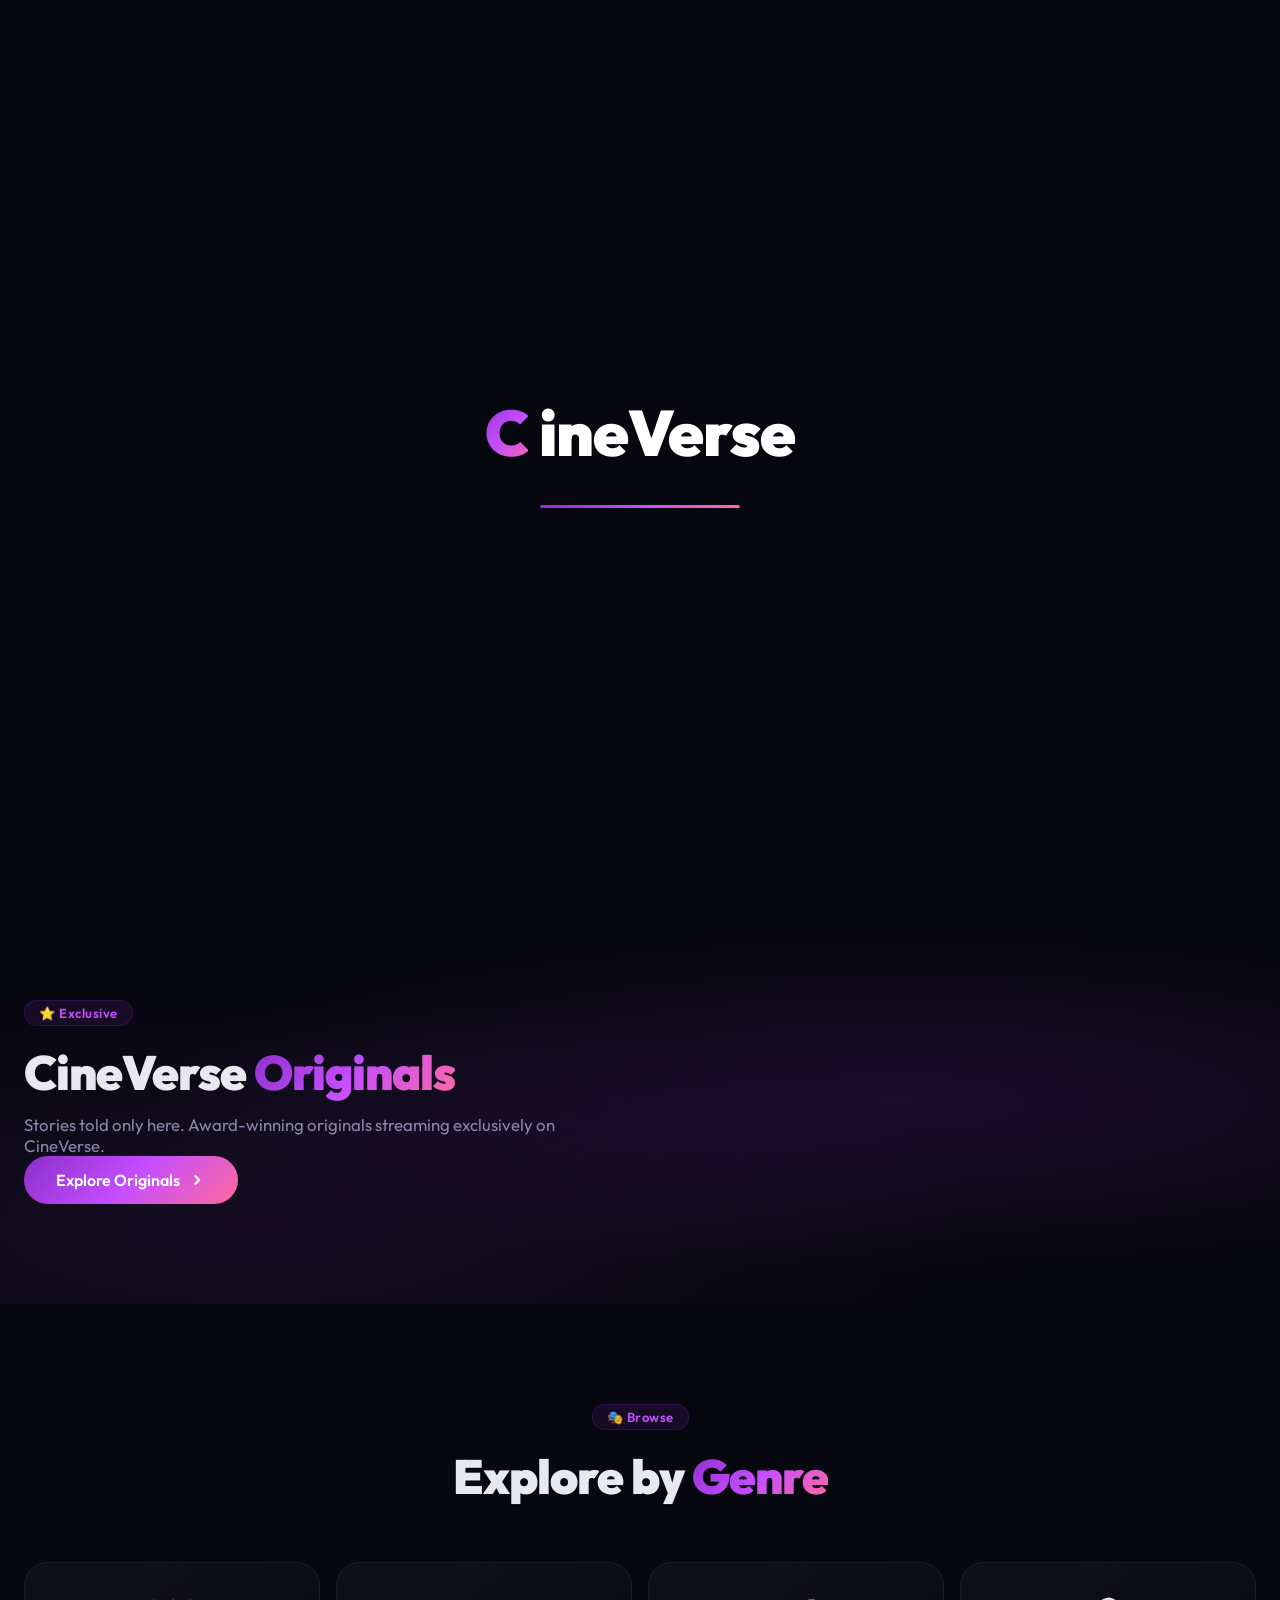
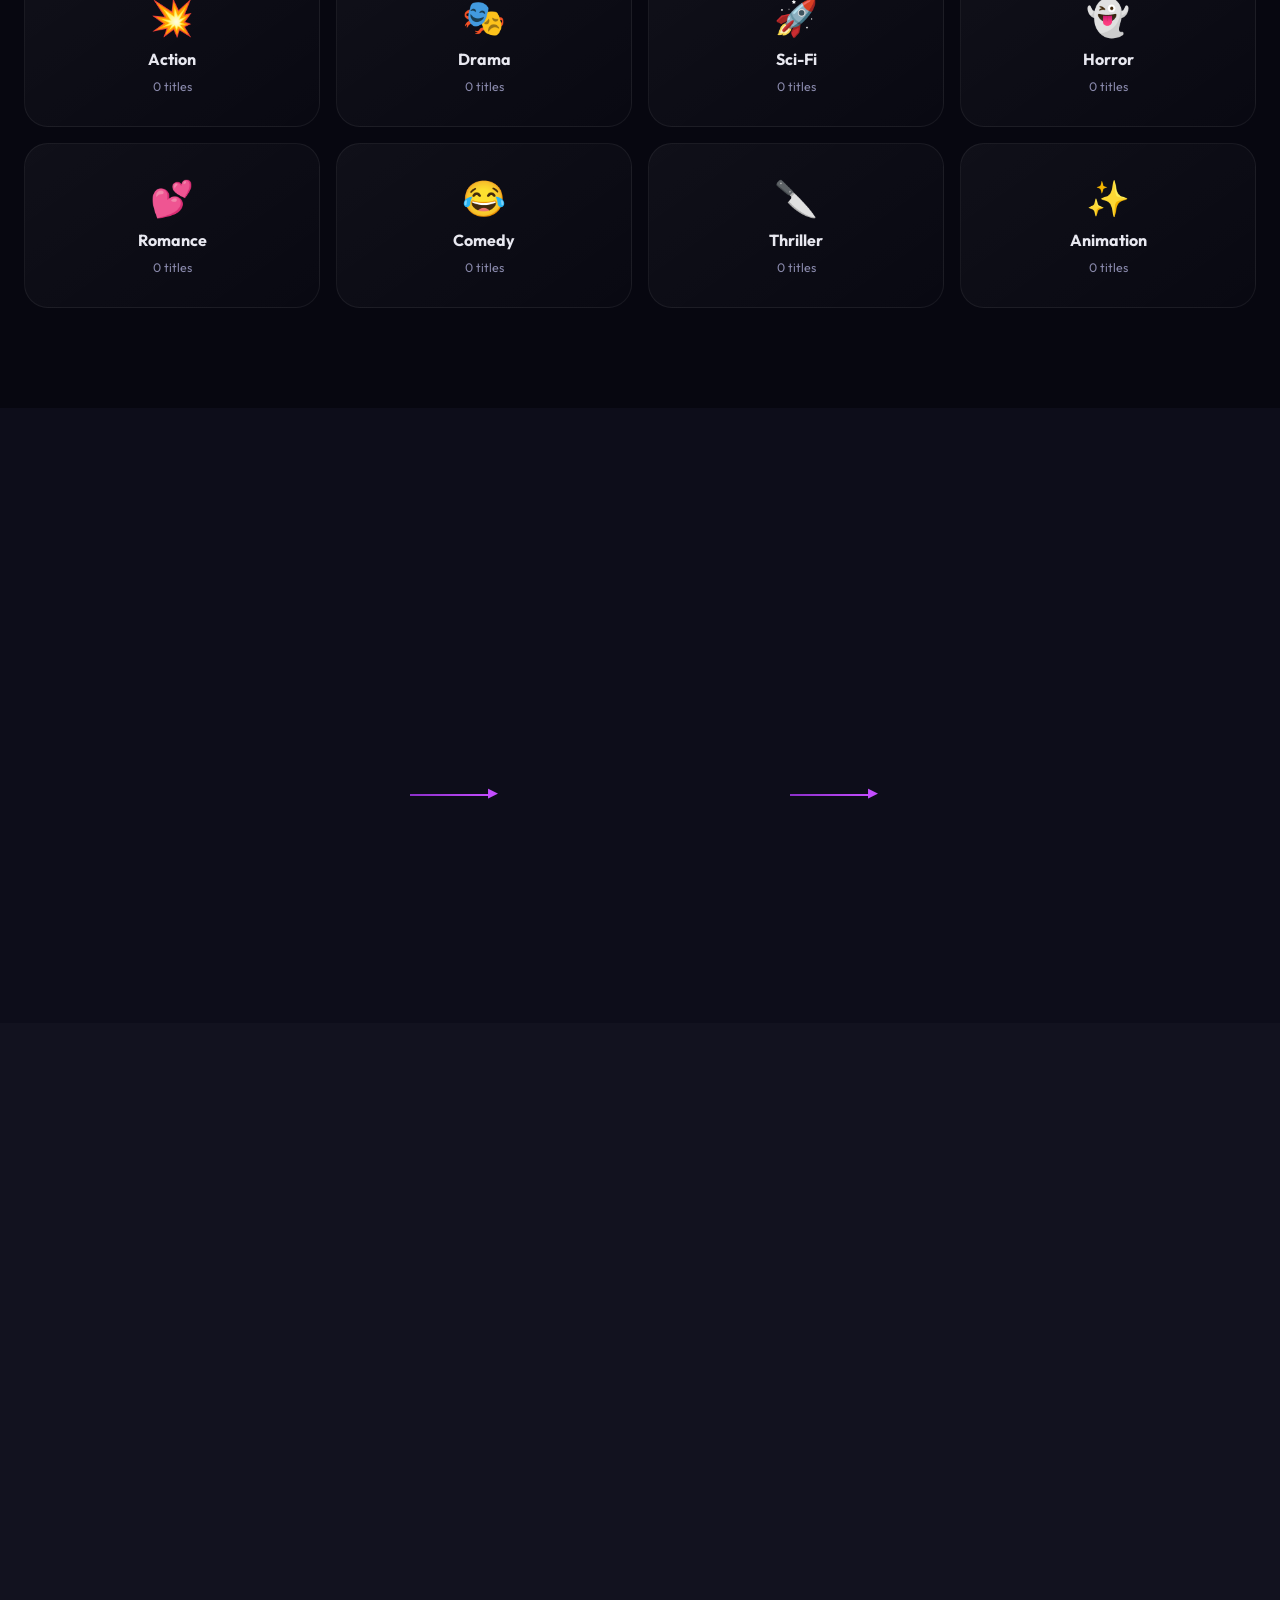
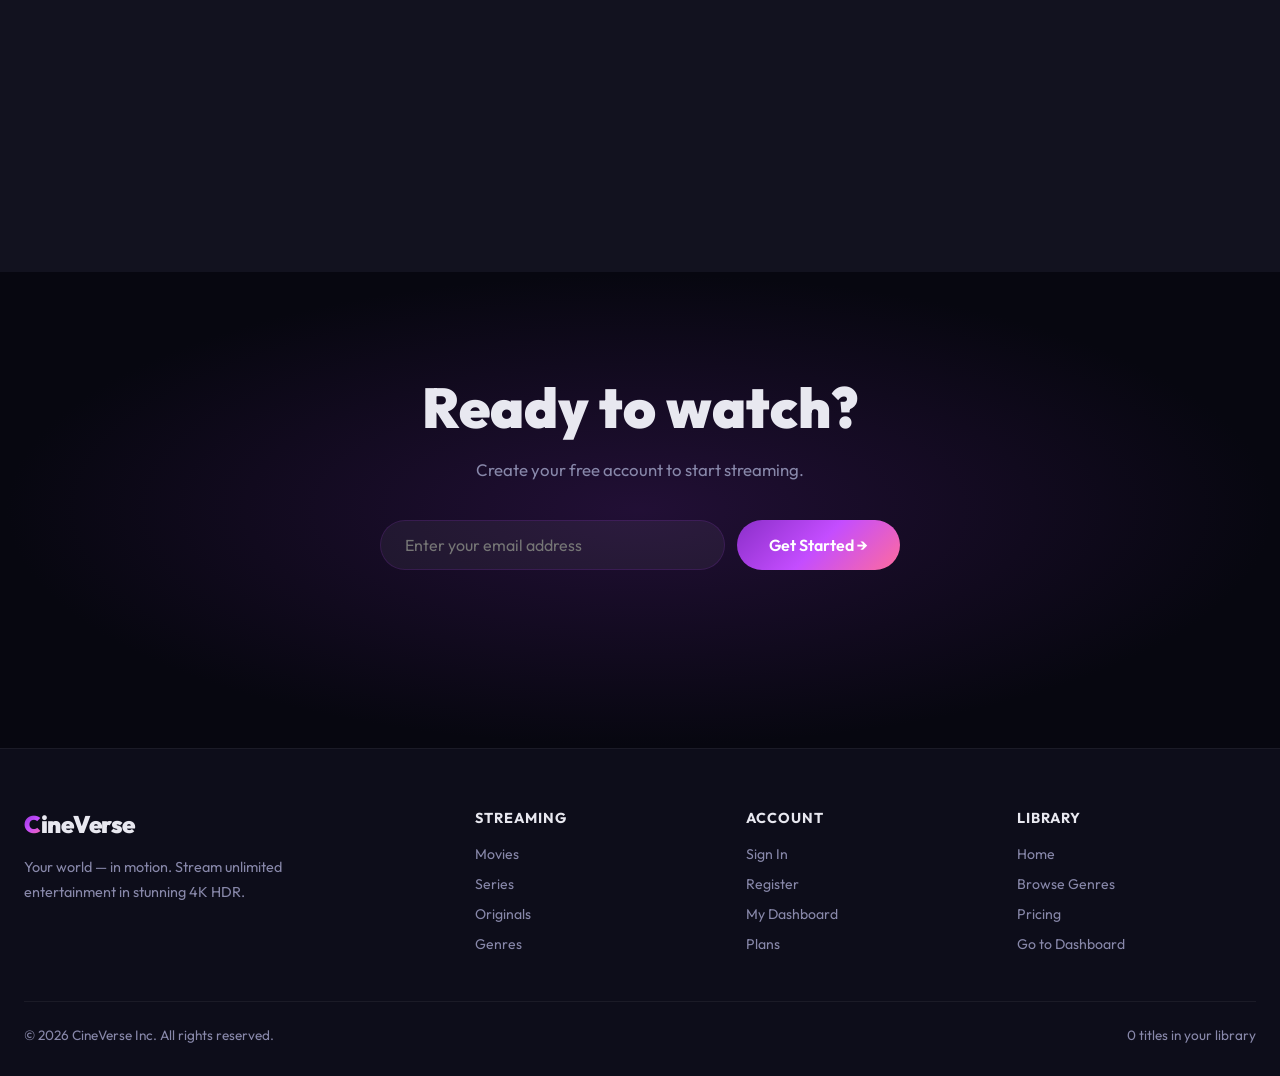
==== commit 65f2ac38: "Add assets folder, hero banner, and CNAME for cinev.com domain" ====
--- a/index.html
+++ b/index.html
@@ -60,7 +60,7 @@
   <!-- ===== HERO SECTION ===== -->
   <section id="home" class="hero">
     <div class="hero-bg">
-      <img src="assets/hero_banner.png" alt="CineVerse Hero" class="hero-img" />
+      <img src="assets/hero_banner.svg" alt="CineVerse Hero" class="hero-img" />
       <div class="hero-overlay"></div>
       <div class="hero-particles" id="particles"></div>
     </div>
